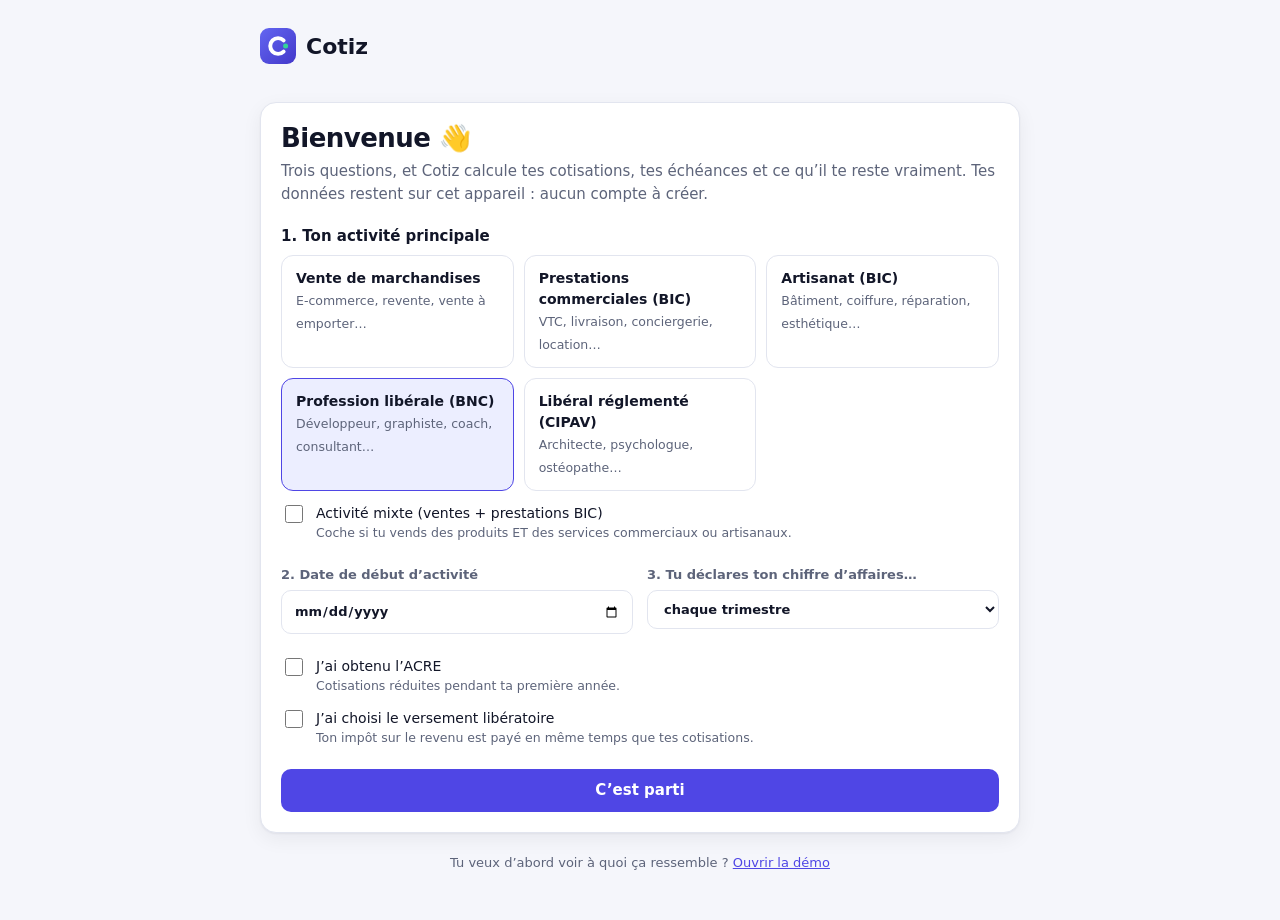
==== app/index.html @ c935851d "Cotiz : app PWA, page de vente et pages légales Co-Authored-By: Claude Opus 5.5 <noreply@anthropic.c" ====
<!doctype html>
<html lang="fr">
<head>
  <meta charset="utf-8">
  <meta name="viewport" content="width=device-width, initial-scale=1, viewport-fit=cover">
  <title>Cotiz — copilote micro-entrepreneur</title>
  <meta name="description" content="Calcule tes cotisations URSSAF, prépare ta déclaration et fais tes factures. Tes données restent sur ton appareil.">
  <meta name="theme-color" content="#4f46e5">
  <link rel="manifest" href="../manifest.webmanifest">
  <link rel="icon" href="../icons/icon.svg" type="image/svg+xml">
  <link rel="apple-touch-icon" href="../icons/icon-192.png">
  <link rel="stylesheet" href="app.css">
</head>
<body>
  <div class="shell">
    <aside class="sidebar" aria-label="Navigation">
      <a class="brand" href="#/dashboard">
        <img src="../icons/icon.svg" alt="" width="32" height="32">
        <span>Cotiz</span>
      </a>
      <nav id="nav-side"></nav>
      <div id="side-plan" class="side-plan"></div>
    </aside>
    <main id="view" tabindex="-1"></main>
  </div>
  <nav id="nav-bottom" class="bottomnav" aria-label="Navigation"></nav>
  <div id="modal-root"></div>
  <div id="toast" role="status" aria-live="polite"></div>
  <div id="print-area"></div>
  <noscript><p style="padding:24px">Cotiz a besoin de JavaScript pour fonctionner.</p></noscript>
  <script src="config.js"></script>
  <script src="rates.js"></script>
  <script src="app.js"></script>
</body>
</html>
---- app/app.css ----
:root {
  --bg: #f5f6fb;
  --surface: #ffffff;
  --surface-2: #f0f2f9;
  --text: #121628;
  --muted: #5d647a;
  --border: #e2e5ef;
  --brand: #4f46e5;
  --brand-2: #4338ca;
  --brand-ink: #ffffff;
  --brand-soft: #eceeff;
  --accent: #10b981;
  --accent-soft: #e3f8ef;
  --warn: #b45309;
  --warn-soft: #fff4e0;
  --danger: #e11d48;
  --danger-soft: #ffe8ee;
  --shadow: 0 1px 2px rgba(17, 24, 39, .05), 0 6px 20px rgba(17, 24, 39, .06);
  --radius: 16px;
  --radius-sm: 10px;
  color-scheme: light;
}

@media (prefers-color-scheme: dark) {
  :root {
    --bg: #0c0f1d;
    --surface: #151a2d;
    --surface-2: #1c2240;
    --text: #eef0f8;
    --muted: #9aa2bd;
    --border: #283052;
    --brand: #8b84ff;
    --brand-2: #a5a0ff;
    --brand-ink: #0c0f1d;
    --brand-soft: #22275a;
    --accent: #34d399;
    --accent-soft: #123a30;
    --warn: #fbbf24;
    --warn-soft: #3a2c0d;
    --danger: #fb7185;
    --danger-soft: #3d1522;
    --shadow: 0 1px 2px rgba(0, 0, 0, .3), 0 6px 20px rgba(0, 0, 0, .25);
    color-scheme: dark;
  }
}

* { box-sizing: border-box; }
html { -webkit-text-size-adjust: 100%; }
body {
  margin: 0;
  background: var(--bg);
  color: var(--text);
  font: 15px/1.5 system-ui, -apple-system, "Segoe UI", Roboto, "Helvetica Neue", Arial, sans-serif;
}
a { color: var(--brand); }
h1, h2, h3 { line-height: 1.2; margin: 0; }
h1 { font-size: 26px; letter-spacing: -.02em; }
h2 { font-size: 17px; }
h3 { font-size: 15px; }
p { margin: 0; }
svg.i { width: 20px; height: 20px; flex: none; fill: none; stroke: currentColor; stroke-width: 2; stroke-linecap: round; stroke-linejoin: round; }
.muted { color: var(--muted); }
.small { font-size: 13px; }
.num { font-variant-numeric: tabular-nums; white-space: nowrap; }
.hidden { display: none !important; }

/* ---------- Shell */
.shell { display: flex; min-height: 100vh; }
.sidebar {
  width: 232px; flex: none; position: sticky; top: 0; height: 100vh;
  padding: 20px 14px; border-right: 1px solid var(--border); background: var(--surface);
  display: flex; flex-direction: column; gap: 18px;
}
.brand { display: flex; align-items: center; gap: 10px; text-decoration: none; color: var(--text); font-weight: 800; font-size: 20px; letter-spacing: -.02em; padding: 0 8px; }
#nav-side { display: flex; flex-direction: column; gap: 2px; }
.navlink {
  display: flex; align-items: center; gap: 12px; padding: 10px 12px; border-radius: 10px;
  color: var(--muted); text-decoration: none; font-weight: 600;
}
.navlink:hover { background: var(--surface-2); color: var(--text); }
.navlink.active { background: var(--brand-soft); color: var(--brand); }
.navlink .pro-tag { margin-left: auto; }
.side-plan { margin-top: auto; }
main { flex: 1; min-width: 0; padding: 28px 32px 48px; outline: none; }
.page { max-width: 1040px; margin: 0 auto; display: flex; flex-direction: column; gap: 20px; }
.page-head { display: flex; align-items: flex-end; justify-content: space-between; gap: 12px; flex-wrap: wrap; }
.page-head p { margin-top: 4px; }
.bottomnav { display: none; }

@media (max-width: 860px) {
  .sidebar { display: none; }
  main { padding: 18px 16px calc(92px + env(safe-area-inset-bottom)); }
  h1 { font-size: 22px; }
  .bottomnav {
    display: flex; position: fixed; inset: auto 0 0 0; z-index: 20;
    background: var(--surface); border-top: 1px solid var(--border);
    padding: 6px 4px calc(6px + env(safe-area-inset-bottom));
  }
  .bottomnav a {
    flex: 1; display: flex; flex-direction: column; align-items: center; gap: 2px;
    font-size: 10.5px; font-weight: 600; color: var(--muted); text-decoration: none; padding: 4px 0; border-radius: 10px; min-width: 0;
  }
  .bottomnav a.active { color: var(--brand); }
  .bottomnav a span { white-space: nowrap; overflow: hidden; text-overflow: ellipsis; max-width: 100%; }
}

/* ---------- Cards & grid */
.card {
  background: var(--surface); border: 1px solid var(--border); border-radius: var(--radius);
  box-shadow: var(--shadow); padding: 20px;
}
.card-head { display: flex; align-items: center; justify-content: space-between; gap: 10px; margin-bottom: 14px; flex-wrap: wrap; }
.grid { display: grid; gap: 16px; }
.grid-2 { grid-template-columns: repeat(2, minmax(0, 1fr)); }
.grid-3 { grid-template-columns: repeat(3, minmax(0, 1fr)); }
.grid-4 { grid-template-columns: repeat(4, minmax(0, 1fr)); }
@media (max-width: 960px) { .grid-4 { grid-template-columns: repeat(2, minmax(0, 1fr)); } .grid-3 { grid-template-columns: 1fr; } }
@media (max-width: 680px) { .grid-2 { grid-template-columns: 1fr; } }

.kpi { padding: 16px 18px; }
.kpi .label { font-size: 13px; color: var(--muted); font-weight: 600; }
.kpi .value { font-size: 24px; font-weight: 800; letter-spacing: -.02em; margin-top: 4px; }
.kpi .sub { font-size: 12.5px; color: var(--muted); margin-top: 2px; }
@media (max-width: 480px) { .kpi .value { font-size: 19px; } }

.hero-card {
  background: linear-gradient(135deg, #4f46e5, #6d28d9);
  color: #fff; border: 0; position: relative; overflow: hidden;
}
.hero-card::after {
  content: ""; position: absolute; right: -60px; top: -60px; width: 220px; height: 220px;
  border-radius: 50%; background: rgba(255, 255, 255, .08);
}
.hero-card .muted { color: rgba(255, 255, 255, .78); }
.hero-card .big { font-size: 34px; font-weight: 800; letter-spacing: -.03em; margin: 6px 0 2px; }
.hero-card .row { display: flex; gap: 24px; flex-wrap: wrap; margin-top: 14px; position: relative; z-index: 1; }
.hero-card .row div { min-width: 120px; }
.hero-card .row strong { display: block; font-size: 18px; }
.hero-card .btn { background: #fff; color: #3730a3; }
.hero-card .btn:hover { background: #eef; }
.hero-card .countdown { display: inline-flex; align-items: center; gap: 6px; padding: 4px 10px; border-radius: 999px; background: rgba(255, 255, 255, .16); font-weight: 700; font-size: 13px; }
.hero-card .countdown.urgent { background: #fbbf24; color: #3b2300; }
.hero-actions { display: flex; gap: 10px; margin-top: 18px; flex-wrap: wrap; position: relative; z-index: 1; }

/* ---------- Buttons & forms */
.btn {
  display: inline-flex; align-items: center; justify-content: center; gap: 8px;
  border: 1px solid transparent; border-radius: 10px; padding: 9px 16px;
  font: inherit; font-weight: 700; cursor: pointer; text-decoration: none; white-space: nowrap;
  background: var(--brand); color: var(--brand-ink);
}
.btn:hover { background: var(--brand-2); }
.btn:disabled { opacity: .55; cursor: not-allowed; }
.btn.ghost { background: transparent; color: var(--text); border-color: var(--border); }
.btn.ghost:hover { background: var(--surface-2); }
.btn.soft { background: var(--brand-soft); color: var(--brand); }
.btn.soft:hover { filter: brightness(.97); }
.btn.danger { background: transparent; color: var(--danger); border-color: var(--danger-soft); }
.btn.danger:hover { background: var(--danger-soft); }
.btn.sm { padding: 6px 10px; font-size: 13px; border-radius: 8px; }
.btn.icon { padding: 7px; border-radius: 8px; }
.btn.block { width: 100%; }
.btn-row { display: flex; gap: 10px; flex-wrap: wrap; align-items: center; }

label.field { display: flex; flex-direction: column; gap: 6px; font-size: 13px; font-weight: 600; color: var(--muted); }
label.field > span.hint { font-weight: 500; font-size: 12px; }
input, select, textarea {
  font: inherit; color: var(--text); background: var(--surface);
  border: 1px solid var(--border); border-radius: 10px; padding: 10px 12px; width: 100%; min-width: 0;
}
textarea { resize: vertical; min-height: 72px; }
input:focus, select:focus, textarea:focus { outline: 2px solid var(--brand); outline-offset: 1px; border-color: transparent; }
.form-grid { display: grid; gap: 14px; grid-template-columns: repeat(2, minmax(0, 1fr)); }
.form-grid .full { grid-column: 1 / -1; }
@media (max-width: 600px) { .form-grid { grid-template-columns: 1fr; } }
.check { display: flex; gap: 10px; align-items: flex-start; font-size: 14px; color: var(--text); font-weight: 500; cursor: pointer; }
.check input { width: 18px; height: 18px; margin-top: 2px; accent-color: var(--brand); flex: none; }
.check small { display: block; color: var(--muted); font-size: 12.5px; }

.choices { display: grid; gap: 10px; grid-template-columns: repeat(auto-fill, minmax(220px, 1fr)); }
.choice { position: relative; display: block; cursor: pointer; }
.choice input { position: absolute; opacity: 0; inset: 0; }
.choice div { border: 1.5px solid var(--border); border-radius: 12px; padding: 12px 14px; height: 100%; background: var(--surface); }
.choice strong { display: block; font-size: 14px; }
.choice small { color: var(--muted); font-size: 12.5px; }
.choice input:checked + div { border-color: var(--brand); background: var(--brand-soft); }
.choice input:focus-visible + div { outline: 2px solid var(--brand); outline-offset: 2px; }

.seg { display: inline-flex; background: var(--surface-2); border-radius: 10px; padding: 3px; gap: 2px; }
.seg button { border: 0; background: transparent; font: inherit; font-weight: 600; font-size: 13px; color: var(--muted); padding: 6px 12px; border-radius: 8px; cursor: pointer; }
.seg button.on { background: var(--surface); color: var(--text); box-shadow: var(--shadow); }

/* ---------- Badges, progress */
.badge { display: inline-flex; align-items: center; gap: 4px; font-size: 11.5px; font-weight: 700; padding: 2px 8px; border-radius: 999px; background: var(--surface-2); color: var(--muted); white-space: nowrap; }
.badge.brand { background: var(--brand-soft); color: var(--brand); }
.badge.ok { background: var(--accent-soft); color: var(--accent); }
.badge.warn { background: var(--warn-soft); color: var(--warn); }
.badge.danger { background: var(--danger-soft); color: var(--danger); }
.pro-tag { font-size: 10px; font-weight: 800; letter-spacing: .04em; padding: 2px 6px; border-radius: 6px; background: linear-gradient(135deg, #f59e0b, #ec4899); color: #fff; }

.meter { margin-top: 14px; }
.meter:first-child { margin-top: 0; }
.meter-top { display: flex; justify-content: space-between; gap: 10px; font-size: 13.5px; margin-bottom: 6px; }
.meter-top strong { font-weight: 700; }
.bar { height: 10px; border-radius: 999px; background: var(--surface-2); overflow: hidden; }
.bar > i { display: block; height: 100%; border-radius: inherit; background: var(--accent); }
.bar > i.warn { background: #f59e0b; }
.bar > i.danger { background: var(--danger); }

.alert { display: flex; gap: 12px; align-items: flex-start; padding: 12px 14px; border-radius: 12px; background: var(--warn-soft); color: var(--text); font-size: 14px; }
.alert.info { background: var(--brand-soft); }
.alert.danger { background: var(--danger-soft); }
.alert svg { color: var(--warn); margin-top: 1px; }
.alert.info svg { color: var(--brand); }

/* ---------- Chart */
.chart { display: grid; grid-template-columns: repeat(12, 1fr); gap: 8px; align-items: end; height: 170px; padding-top: 10px; }
.chart .col { display: flex; flex-direction: column; align-items: center; gap: 6px; height: 100%; justify-content: flex-end; min-width: 0; }
.chart .colbar { width: 100%; max-width: 38px; border-radius: 8px 8px 4px 4px; background: var(--brand); opacity: .9; min-height: 3px; position: relative; }
.chart .colbar.future { background: var(--surface-2); opacity: 1; }
.chart .colbar.current { background: var(--accent); }
.chart .colbar:hover::after {
  content: attr(data-v); position: absolute; bottom: calc(100% + 6px); left: 50%; transform: translateX(-50%);
  background: var(--text); color: var(--bg); font-size: 12px; font-weight: 700; padding: 3px 8px; border-radius: 6px; white-space: nowrap; z-index: 2;
}
.chart .m { font-size: 11px; color: var(--muted); font-weight: 600; }

/* ---------- Lists / tables */
.toolbar { display: flex; gap: 10px; flex-wrap: wrap; align-items: center; }
.toolbar input[type="search"] { max-width: 260px; }
.toolbar select { width: auto; }
.list { display: flex; flex-direction: column; }
.row-item { display: grid; grid-template-columns: 96px minmax(0, 1fr) auto auto; gap: 14px; align-items: center; padding: 12px 4px; border-bottom: 1px solid var(--border); }
.row-item:last-child { border-bottom: 0; }
.row-item .who { min-width: 0; }
.row-item .who strong { display: block; overflow: hidden; text-overflow: ellipsis; white-space: nowrap; }
.row-item .who span { display: block; color: var(--muted); font-size: 13px; overflow: hidden; text-overflow: ellipsis; white-space: nowrap; }
.row-item .amount { font-weight: 800; text-align: right; }
.row-item .acts { display: flex; gap: 4px; }
.row-date { font-size: 13px; color: var(--muted); font-weight: 600; }
@media (max-width: 600px) {
  .row-item { grid-template-columns: minmax(0, 1fr) auto; gap: 4px 10px; }
  .row-date { grid-column: 1 / -1; }
  .row-item .acts { grid-column: 1 / -1; justify-content: flex-end; }
}
.empty { text-align: center; padding: 36px 16px; color: var(--muted); }
.empty svg { width: 40px; height: 40px; color: var(--brand); margin-bottom: 8px; }
.empty p + .btn { margin-top: 14px; }

table.tbl { width: 100%; border-collapse: collapse; font-size: 14px; }
.tbl th { text-align: left; font-size: 12px; color: var(--muted); font-weight: 700; text-transform: uppercase; letter-spacing: .04em; padding: 8px 6px; border-bottom: 1px solid var(--border); }
.tbl td { padding: 10px 6px; border-bottom: 1px solid var(--border); vertical-align: middle; }
.tbl tr:last-child td { border-bottom: 0; }
.tbl .r { text-align: right; }
.tbl-wrap { overflow-x: auto; }

.decl { border: 1px solid var(--border); border-radius: 14px; padding: 16px; display: flex; flex-direction: column; gap: 12px; background: var(--surface); }
.decl.due { border-color: var(--brand); box-shadow: 0 0 0 3px var(--brand-soft); }
.decl-head { display: flex; justify-content: space-between; align-items: center; gap: 10px; flex-wrap: wrap; }
.decl-line { display: flex; justify-content: space-between; align-items: center; gap: 10px; padding: 10px 12px; background: var(--surface-2); border-radius: 10px; }
.decl-line .lbl { font-size: 13.5px; min-width: 0; }
.decl-line .val { display: flex; align-items: center; gap: 8px; font-weight: 800; }
.decl-total { display: flex; justify-content: space-between; gap: 10px; font-size: 14px; flex-wrap: wrap; }

/* ---------- Invoice editor */
.lines { display: flex; flex-direction: column; gap: 8px; }
.line { display: grid; grid-template-columns: minmax(0, 1fr) 80px 120px 110px 36px; gap: 8px; align-items: center; }
.line .tot { text-align: right; font-weight: 700; }
.line-head { font-size: 12px; color: var(--muted); font-weight: 700; text-transform: uppercase; letter-spacing: .04em; }
@media (max-width: 640px) {
  .line { grid-template-columns: 1fr 1fr 36px; }
  .line .desc { grid-column: 1 / -1; }
  .line .tot { grid-column: 1 / 3; text-align: left; }
  .line-head { display: none; }
}
.totals { display: flex; justify-content: flex-end; }
.totals div { min-width: 240px; display: flex; justify-content: space-between; gap: 20px; font-size: 18px; font-weight: 800; padding-top: 10px; border-top: 2px solid var(--text); }

/* ---------- Pro lock / upsell */
.onboarding .sidebar, .onboarding .bottomnav { display: none; }
.onboarding main { padding-bottom: 48px; }
.locked { position: relative; min-height: 620px; }
.locked .blur { filter: blur(3px); opacity: .5; pointer-events: none; user-select: none; }
.lock-over { position: absolute; inset: 0; display: flex; justify-content: center; align-items: flex-start; padding: 24px 0; }
.lock-over > .card { width: min(460px, 100%); }
.upsell { text-align: center; max-width: 420px; margin: 0 auto; }
.upsell .ico { width: 52px; height: 52px; margin: 0 auto 10px; border-radius: 16px; display: grid; place-items: center; background: linear-gradient(135deg, #f59e0b, #ec4899); color: #fff; }
.upsell .ico svg { width: 26px; height: 26px; }
.upsell ul { text-align: left; padding: 0; margin: 14px 0; list-style: none; display: flex; flex-direction: column; gap: 8px; }
.upsell li { display: flex; gap: 10px; align-items: flex-start; font-size: 14px; }
.upsell li svg { color: var(--accent); width: 18px; height: 18px; margin-top: 2px; }
.price { font-size: 30px; font-weight: 800; letter-spacing: -.02em; }
.price small { font-size: 15px; color: var(--muted); font-weight: 600; }

.plan-card { border: 1px solid var(--border); border-radius: 12px; padding: 12px; font-size: 13px; background: var(--surface-2); }
.plan-card strong { display: block; font-size: 14px; }
.plan-card .btn { margin-top: 10px; }

.demo-banner {
  display: flex; align-items: center; justify-content: space-between; gap: 12px; flex-wrap: wrap;
  background: var(--accent-soft); border: 1px solid var(--accent); color: var(--text);
  padding: 10px 14px; border-radius: 12px; font-size: 14px;
}

/* ---------- Modal & toast */
.modal-back { position: fixed; inset: 0; background: rgba(10, 12, 24, .5); z-index: 50; display: grid; place-items: center; padding: 16px; animation: fade .15s ease; }
.modal { background: var(--surface); border-radius: 18px; width: min(560px, 100%); max-height: calc(100vh - 32px); overflow: auto; padding: 22px; box-shadow: 0 20px 60px rgba(0, 0, 0, .3); animation: pop .18s ease; }
.modal-head { display: flex; justify-content: space-between; align-items: center; margin-bottom: 16px; gap: 10px; }
.modal-foot { display: flex; justify-content: flex-end; gap: 10px; margin-top: 20px; flex-wrap: wrap; }
@keyframes fade { from { opacity: 0; } }
@keyframes pop { from { transform: translateY(8px) scale(.98); opacity: 0; } }
#toast {
  position: fixed; left: 50%; bottom: 24px; transform: translateX(-50%) translateY(20px); z-index: 60;
  background: var(--text); color: var(--bg); padding: 10px 18px; border-radius: 12px; font-weight: 600; font-size: 14px;
  opacity: 0; pointer-events: none; transition: .2s ease; max-width: calc(100vw - 32px); text-align: center;
}
#toast.on { opacity: 1; transform: translateX(-50%); }
@media (max-width: 860px) { #toast { bottom: calc(86px + env(safe-area-inset-bottom)); } }

/* ---------- Onboarding */
.onboard { max-width: 760px; margin: 0 auto; }
.onboard .logo { display: flex; align-items: center; gap: 10px; font-weight: 800; font-size: 22px; margin-bottom: 18px; }
.steps-note { display: flex; gap: 8px; flex-wrap: wrap; margin-top: 8px; }

/* ---------- Print (factures, livre des recettes) */
#print-area { display: none; }
@media print {
  body > *:not(#print-area) { display: none !important; }
  #print-area { display: block !important; }
  body { background: #fff; color: #111; }
  @page { size: A4; margin: 14mm; }
}
.doc { color: #111; font: 11pt/1.45 system-ui, "Segoe UI", Arial, sans-serif; background: #fff; }
.doc-top { display: flex; justify-content: space-between; gap: 24px; margin-bottom: 28px; }
.doc h1 { font-size: 22pt; letter-spacing: -.01em; color: #3730a3; }
.doc .meta { text-align: right; font-size: 10pt; }
.doc .parties { display: flex; justify-content: space-between; gap: 24px; margin-bottom: 24px; }
.doc .party { width: 48%; font-size: 10pt; white-space: pre-line; }
.doc .party b { display: block; font-size: 11pt; margin-bottom: 2px; }
.doc .party.client { border: 1px solid #ddd; border-radius: 8px; padding: 10px 12px; }
.doc table { width: 100%; border-collapse: collapse; font-size: 10pt; }
.doc th { background: #f1f2fb; text-align: left; padding: 8px; font-size: 9pt; text-transform: uppercase; letter-spacing: .04em; }
.doc td { padding: 8px; border-bottom: 1px solid #e5e5e5; vertical-align: top; }
.doc .r { text-align: right; }
.doc .tot { display: flex; justify-content: flex-end; margin-top: 12px; }
.doc .tot table { width: auto; min-width: 260px; }
.doc .tot td { border: 0; padding: 4px 8px; }
.doc .tot tr.grand td { font-size: 13pt; font-weight: 800; border-top: 2px solid #111; padding-top: 8px; }
.doc .mentions { margin-top: 28px; font-size: 8.5pt; color: #444; white-space: pre-line; }
.doc .sign { margin-top: 28px; display: flex; justify-content: flex-end; }
.doc .sign div { width: 260px; height: 90px; border: 1px dashed #aaa; border-radius: 8px; padding: 8px; font-size: 9pt; color: #555; }
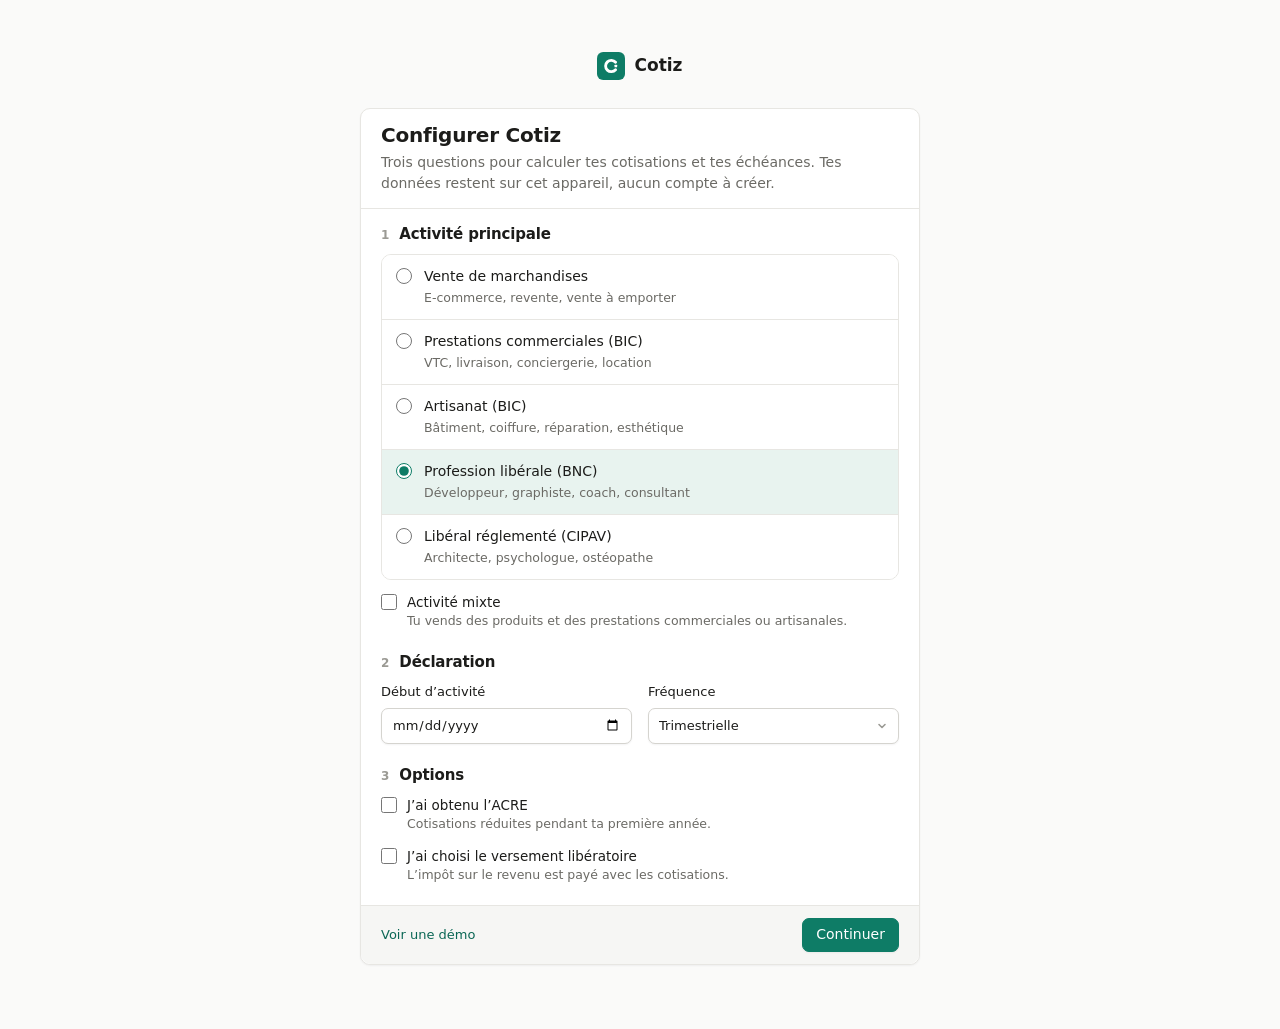
==== commit 92b0a864: "Refonte du style : interface sobre type app de gestion, police Inter, nouveau logo Co-Authored-By: C" ====
--- a/app/index.html
+++ b/app/index.html
@@ -3,27 +3,34 @@
 <head>
   <meta charset="utf-8">
   <meta name="viewport" content="width=device-width, initial-scale=1, viewport-fit=cover">
-  <title>Cotiz — copilote micro-entrepreneur</title>
+  <title>Cotiz</title>
   <meta name="description" content="Calcule tes cotisations URSSAF, prépare ta déclaration et fais tes factures. Tes données restent sur ton appareil.">
-  <meta name="theme-color" content="#4f46e5">
+  <meta name="theme-color" content="#fafaf9" media="(prefers-color-scheme: light)">
+  <meta name="theme-color" content="#121211" media="(prefers-color-scheme: dark)">
   <link rel="manifest" href="../manifest.webmanifest">
   <link rel="icon" href="../icons/icon.svg" type="image/svg+xml">
   <link rel="apple-touch-icon" href="../icons/icon-192.png">
+  <link rel="preload" href="../fonts/inter-latin.woff2" as="font" type="font/woff2" crossorigin>
   <link rel="stylesheet" href="app.css">
 </head>
 <body>
   <div class="shell">
     <aside class="sidebar" aria-label="Navigation">
-      <a class="brand" href="#/dashboard">
-        <img src="../icons/icon.svg" alt="" width="32" height="32">
-        <span>Cotiz</span>
-      </a>
+      <a class="brand" href="#/dashboard"><img src="../icons/icon.svg" width="26" height="26" alt=""><span>Cotiz</span></a>
+      <div id="side-org"></div>
       <nav id="nav-side"></nav>
       <div id="side-plan" class="side-plan"></div>
     </aside>
-    <main id="view" tabindex="-1"></main>
+    <div class="main-col">
+      <div id="demo-bar"></div>
+      <header class="mobile-bar">
+        <a class="brand" href="#/dashboard"><img src="../icons/icon.svg" width="24" height="24" alt=""><span>Cotiz</span></a>
+        <span id="mobile-plan"></span>
+      </header>
+      <main id="view" tabindex="-1"></main>
+    </div>
   </div>
-  <nav id="nav-bottom" class="bottomnav" aria-label="Navigation"></nav>
+  <nav id="nav-bottom" class="tabbar" aria-label="Navigation"></nav>
   <div id="modal-root"></div>
   <div id="toast" role="status" aria-live="polite"></div>
   <div id="print-area"></div>
--- a/app/app.css
+++ b/app/app.css
@@ -1,45 +1,70 @@
+@font-face {
+  font-family: "Inter";
+  src: url("../fonts/inter-latin.woff2") format("woff2");
+  font-weight: 100 900;
+  font-display: swap;
+  unicode-range: U+0000-00FF, U+0131, U+0152-0153, U+02BB-02BC, U+02C6, U+02DA, U+02DC, U+0304, U+0308, U+0329, U+2000-206F, U+20AC, U+2122, U+2191, U+2193, U+2212, U+2215, U+FEFF, U+FFFD;
+}
+@font-face {
+  font-family: "Inter";
+  src: url("../fonts/inter-latin-ext.woff2") format("woff2");
+  font-weight: 100 900;
+  font-display: swap;
+  unicode-range: U+0100-02BA, U+02BD-02C5, U+02C7-02CC, U+02CE-02D7, U+02DD-02FF, U+0304, U+0308, U+0329, U+1D00-1DBF, U+1E00-1E9F, U+1EF2-1EFF, U+2020, U+20A0-20AB, U+20AD-20C0, U+2113, U+2C60-2C7F, U+A720-A7FF;
+}
+
 :root {
-  --bg: #f5f6fb;
+  --bg: #fafaf9;
+  --sidebar: #f4f4f2;
   --surface: #ffffff;
-  --surface-2: #f0f2f9;
-  --text: #121628;
-  --muted: #5d647a;
-  --border: #e2e5ef;
-  --brand: #4f46e5;
-  --brand-2: #4338ca;
+  --surface-2: #f6f6f4;
+  --hover: #efefec;
+  --border: #e7e6e2;
+  --border-strong: #d5d4cf;
+  --text: #1c1c1a;
+  --muted: #6b6a65;
+  --faint: #9b9a94;
+  --brand: #0e7c66;
+  --brand-hover: #0b6755;
   --brand-ink: #ffffff;
-  --brand-soft: #eceeff;
-  --accent: #10b981;
-  --accent-soft: #e3f8ef;
-  --warn: #b45309;
-  --warn-soft: #fff4e0;
-  --danger: #e11d48;
-  --danger-soft: #ffe8ee;
-  --shadow: 0 1px 2px rgba(17, 24, 39, .05), 0 6px 20px rgba(17, 24, 39, .06);
-  --radius: 16px;
-  --radius-sm: 10px;
+  --brand-soft: #e8f3ef;
+  --brand-text: #0b6755;
+  --ok: #067647; --ok-soft: #ecfdf3;
+  --warn: #b54708; --warn-soft: #fffaeb;
+  --danger: #b42318; --danger-soft: #fef3f2;
+  --info-soft: #f2f4f7;
+  --radius: 10px;
+  --radius-sm: 7px;
+  --shadow-sm: 0 1px 2px rgba(16, 24, 40, .05);
+  --shadow-md: 0 4px 12px rgba(16, 24, 40, .08), 0 1px 3px rgba(16, 24, 40, .06);
+  --shadow-lg: 0 20px 48px rgba(16, 24, 40, .18);
   color-scheme: light;
 }
 
 @media (prefers-color-scheme: dark) {
   :root {
-    --bg: #0c0f1d;
-    --surface: #151a2d;
-    --surface-2: #1c2240;
-    --text: #eef0f8;
-    --muted: #9aa2bd;
-    --border: #283052;
-    --brand: #8b84ff;
-    --brand-2: #a5a0ff;
-    --brand-ink: #0c0f1d;
-    --brand-soft: #22275a;
-    --accent: #34d399;
-    --accent-soft: #123a30;
-    --warn: #fbbf24;
-    --warn-soft: #3a2c0d;
-    --danger: #fb7185;
-    --danger-soft: #3d1522;
-    --shadow: 0 1px 2px rgba(0, 0, 0, .3), 0 6px 20px rgba(0, 0, 0, .25);
+    --bg: #121211;
+    --sidebar: #171716;
+    --surface: #1b1b1a;
+    --surface-2: #222220;
+    --hover: #2a2a27;
+    --border: #2d2d2a;
+    --border-strong: #3a3a36;
+    --text: #ededea;
+    --muted: #a3a29c;
+    --faint: #75746e;
+    --brand: #34b394;
+    --brand-hover: #4cc4a6;
+    --brand-ink: #08201a;
+    --brand-soft: #16302a;
+    --brand-text: #5fd0b2;
+    --ok: #47cd89; --ok-soft: #0f2a1e;
+    --warn: #fdb022; --warn-soft: #2e2210;
+    --danger: #f97066; --danger-soft: #331512;
+    --info-soft: #232321;
+    --shadow-sm: 0 1px 2px rgba(0, 0, 0, .4);
+    --shadow-md: 0 4px 12px rgba(0, 0, 0, .4);
+    --shadow-lg: 0 20px 48px rgba(0, 0, 0, .55);
     color-scheme: dark;
   }
 }
@@ -50,302 +75,382 @@
   margin: 0;
   background: var(--bg);
   color: var(--text);
-  font: 15px/1.5 system-ui, -apple-system, "Segoe UI", Roboto, "Helvetica Neue", Arial, sans-serif;
-}
-a { color: var(--brand); }
-h1, h2, h3 { line-height: 1.2; margin: 0; }
-h1 { font-size: 26px; letter-spacing: -.02em; }
-h2 { font-size: 17px; }
-h3 { font-size: 15px; }
+  font: 14px/1.5 Inter, system-ui, -apple-system, "Segoe UI", Roboto, sans-serif;
+  font-feature-settings: "cv11", "ss01";
+  -webkit-font-smoothing: antialiased;
+}
+a { color: var(--brand-text); text-decoration: none; }
+a:hover { text-decoration: underline; }
+h1, h2, h3 { margin: 0; line-height: 1.25; font-weight: 600; letter-spacing: -.011em; }
+h1 { font-size: 20px; }
+h2 { font-size: 15px; }
+h3 { font-size: 14px; }
 p { margin: 0; }
-svg.i { width: 20px; height: 20px; flex: none; fill: none; stroke: currentColor; stroke-width: 2; stroke-linecap: round; stroke-linejoin: round; }
+svg.i { width: 18px; height: 18px; flex: none; fill: none; stroke: currentColor; stroke-width: 1.75; stroke-linecap: round; stroke-linejoin: round; }
+.num { font-variant-numeric: tabular-nums; white-space: nowrap; }
 .muted { color: var(--muted); }
-.small { font-size: 13px; }
-.num { font-variant-numeric: tabular-nums; white-space: nowrap; }
+.faint { color: var(--faint); }
+.sm { font-size: 13px; }
+.xs { font-size: 12px; }
+.r { text-align: right; }
+.nowrap { white-space: nowrap; }
 .hidden { display: none !important; }
 
-/* ---------- Shell */
+/* ---------- Coquille */
 .shell { display: flex; min-height: 100vh; }
 .sidebar {
-  width: 232px; flex: none; position: sticky; top: 0; height: 100vh;
-  padding: 20px 14px; border-right: 1px solid var(--border); background: var(--surface);
-  display: flex; flex-direction: column; gap: 18px;
-}
-.brand { display: flex; align-items: center; gap: 10px; text-decoration: none; color: var(--text); font-weight: 800; font-size: 20px; letter-spacing: -.02em; padding: 0 8px; }
-#nav-side { display: flex; flex-direction: column; gap: 2px; }
+  width: 240px; flex: none; position: sticky; top: 0; height: 100vh; overflow-y: auto;
+  background: var(--sidebar); border-right: 1px solid var(--border);
+  display: flex; flex-direction: column; padding: 14px 10px;
+}
+.brand { display: flex; align-items: center; gap: 9px; padding: 4px 8px; color: var(--text); font-weight: 650; font-size: 15px; }
+.brand:hover { text-decoration: none; }
+.side-org { margin: 14px 4px 10px; padding: 9px 10px; border: 1px solid var(--border); border-radius: 8px; background: var(--surface); }
+.side-org strong { display: block; font-size: 13px; font-weight: 600; overflow: hidden; text-overflow: ellipsis; white-space: nowrap; }
+.side-org span { display: block; font-size: 12px; color: var(--muted); }
+.nav-label { font-size: 11.5px; font-weight: 500; color: var(--faint); padding: 14px 10px 4px; }
 .navlink {
-  display: flex; align-items: center; gap: 12px; padding: 10px 12px; border-radius: 10px;
-  color: var(--muted); text-decoration: none; font-weight: 600;
-}
-.navlink:hover { background: var(--surface-2); color: var(--text); }
-.navlink.active { background: var(--brand-soft); color: var(--brand); }
-.navlink .pro-tag { margin-left: auto; }
-.side-plan { margin-top: auto; }
-main { flex: 1; min-width: 0; padding: 28px 32px 48px; outline: none; }
-.page { max-width: 1040px; margin: 0 auto; display: flex; flex-direction: column; gap: 20px; }
-.page-head { display: flex; align-items: flex-end; justify-content: space-between; gap: 12px; flex-wrap: wrap; }
-.page-head p { margin-top: 4px; }
-.bottomnav { display: none; }
-
-@media (max-width: 860px) {
+  display: flex; align-items: center; gap: 10px; height: 34px; padding: 0 10px; border-radius: 7px;
+  color: var(--muted); font-weight: 500; border: 1px solid transparent;
+}
+.navlink:hover { background: var(--hover); color: var(--text); text-decoration: none; }
+.navlink.active { background: var(--surface); color: var(--text); border-color: var(--border); box-shadow: var(--shadow-sm); }
+.navlink .pro { margin-left: auto; }
+.side-plan { margin-top: auto; padding: 12px 10px 4px; border-top: 1px solid var(--border); font-size: 12.5px; }
+.side-plan .row { display: flex; justify-content: space-between; color: var(--muted); margin-bottom: 6px; }
+.side-plan .row strong { color: var(--text); font-weight: 600; }
+.side-plan .btn { width: 100%; margin-top: 10px; }
+
+.main-col { flex: 1; min-width: 0; display: flex; flex-direction: column; }
+.mobile-bar { display: none; }
+main { flex: 1; outline: none; }
+.page { max-width: 1120px; margin: 0 auto; padding: 28px 32px 56px; display: flex; flex-direction: column; gap: 20px; }
+.page-header { display: flex; align-items: flex-end; justify-content: space-between; gap: 16px; flex-wrap: wrap; }
+.page-header .sub { color: var(--muted); margin-top: 3px; }
+.actions { display: flex; gap: 8px; flex-wrap: wrap; align-items: center; }
+.back { display: inline-flex; align-items: center; gap: 4px; color: var(--muted); font-size: 13px; margin-bottom: 6px; }
+
+.tabbar { display: none; }
+
+@media (max-width: 900px) {
   .sidebar { display: none; }
-  main { padding: 18px 16px calc(92px + env(safe-area-inset-bottom)); }
-  h1 { font-size: 22px; }
-  .bottomnav {
-    display: flex; position: fixed; inset: auto 0 0 0; z-index: 20;
-    background: var(--surface); border-top: 1px solid var(--border);
-    padding: 6px 4px calc(6px + env(safe-area-inset-bottom));
+  .mobile-bar {
+    display: flex; align-items: center; justify-content: space-between; gap: 12px; position: sticky; top: 0; z-index: 20;
+    height: 52px; padding: 0 16px; background: color-mix(in srgb, var(--bg) 92%, transparent); backdrop-filter: blur(8px);
+    border-bottom: 1px solid var(--border);
   }
-  .bottomnav a {
-    flex: 1; display: flex; flex-direction: column; align-items: center; gap: 2px;
-    font-size: 10.5px; font-weight: 600; color: var(--muted); text-decoration: none; padding: 4px 0; border-radius: 10px; min-width: 0;
+  .mobile-bar .brand { padding: 0; }
+  .page { padding: 18px 16px calc(84px + env(safe-area-inset-bottom)); gap: 16px; }
+  .tabbar {
+    display: flex; position: fixed; left: 0; right: 0; bottom: 0; z-index: 20;
+    background: var(--surface); border-top: 1px solid var(--border); padding: 6px 4px calc(6px + env(safe-area-inset-bottom));
   }
-  .bottomnav a.active { color: var(--brand); }
-  .bottomnav a span { white-space: nowrap; overflow: hidden; text-overflow: ellipsis; max-width: 100%; }
-}
-
-/* ---------- Cards & grid */
-.card {
-  background: var(--surface); border: 1px solid var(--border); border-radius: var(--radius);
-  box-shadow: var(--shadow); padding: 20px;
-}
-.card-head { display: flex; align-items: center; justify-content: space-between; gap: 10px; margin-bottom: 14px; flex-wrap: wrap; }
+  .tabbar a {
+    flex: 1; display: flex; flex-direction: column; align-items: center; gap: 3px; padding: 4px 0;
+    font-size: 11px; font-weight: 500; color: var(--faint); min-width: 0;
+  }
+  .tabbar a:hover { text-decoration: none; }
+  .tabbar a.active { color: var(--brand-text); }
+  .tabbar svg.i { width: 21px; height: 21px; }
+}
+
+/* ---------- Cartes */
+.card { background: var(--surface); border: 1px solid var(--border); border-radius: var(--radius); box-shadow: var(--shadow-sm); }
+.card-pad { padding: 18px 20px; }
+.card-head { display: flex; align-items: center; justify-content: space-between; gap: 10px; padding: 14px 20px; border-bottom: 1px solid var(--border); flex-wrap: wrap; }
+.card-head .hint { color: var(--muted); font-size: 13px; }
+.card-body { padding: 16px 20px 20px; }
 .grid { display: grid; gap: 16px; }
 .grid-2 { grid-template-columns: repeat(2, minmax(0, 1fr)); }
-.grid-3 { grid-template-columns: repeat(3, minmax(0, 1fr)); }
-.grid-4 { grid-template-columns: repeat(4, minmax(0, 1fr)); }
-@media (max-width: 960px) { .grid-4 { grid-template-columns: repeat(2, minmax(0, 1fr)); } .grid-3 { grid-template-columns: 1fr; } }
-@media (max-width: 680px) { .grid-2 { grid-template-columns: 1fr; } }
-
-.kpi { padding: 16px 18px; }
-.kpi .label { font-size: 13px; color: var(--muted); font-weight: 600; }
-.kpi .value { font-size: 24px; font-weight: 800; letter-spacing: -.02em; margin-top: 4px; }
-.kpi .sub { font-size: 12.5px; color: var(--muted); margin-top: 2px; }
-@media (max-width: 480px) { .kpi .value { font-size: 19px; } }
-
-.hero-card {
-  background: linear-gradient(135deg, #4f46e5, #6d28d9);
-  color: #fff; border: 0; position: relative; overflow: hidden;
-}
-.hero-card::after {
-  content: ""; position: absolute; right: -60px; top: -60px; width: 220px; height: 220px;
-  border-radius: 50%; background: rgba(255, 255, 255, .08);
-}
-.hero-card .muted { color: rgba(255, 255, 255, .78); }
-.hero-card .big { font-size: 34px; font-weight: 800; letter-spacing: -.03em; margin: 6px 0 2px; }
-.hero-card .row { display: flex; gap: 24px; flex-wrap: wrap; margin-top: 14px; position: relative; z-index: 1; }
-.hero-card .row div { min-width: 120px; }
-.hero-card .row strong { display: block; font-size: 18px; }
-.hero-card .btn { background: #fff; color: #3730a3; }
-.hero-card .btn:hover { background: #eef; }
-.hero-card .countdown { display: inline-flex; align-items: center; gap: 6px; padding: 4px 10px; border-radius: 999px; background: rgba(255, 255, 255, .16); font-weight: 700; font-size: 13px; }
-.hero-card .countdown.urgent { background: #fbbf24; color: #3b2300; }
-.hero-actions { display: flex; gap: 10px; margin-top: 18px; flex-wrap: wrap; position: relative; z-index: 1; }
-
-/* ---------- Buttons & forms */
+.grid-main { grid-template-columns: minmax(0, 1.6fr) minmax(0, 1fr); }
+@media (max-width: 980px) { .grid-2, .grid-main { grid-template-columns: minmax(0, 1fr); } }
+
+/* ---------- Échéance */
+.due-card { display: grid; grid-template-columns: auto minmax(0, 1fr) auto; gap: 20px; align-items: center; padding: 18px 20px; }
+.cal { width: 60px; border: 1px solid var(--border); border-radius: 9px; overflow: hidden; text-align: center; background: var(--surface); }
+.cal .m { display: block; background: var(--brand); color: var(--brand-ink); font-size: 11px; font-weight: 600; letter-spacing: .06em; text-transform: uppercase; padding: 3px 0; }
+.cal .d { display: block; font-size: 24px; font-weight: 650; padding: 5px 0 6px; letter-spacing: -.02em; }
+.due-title { display: flex; align-items: center; gap: 10px; flex-wrap: wrap; font-size: 15px; font-weight: 600; }
+.due-meta { color: var(--muted); margin-top: 4px; font-size: 13px; }
+.due-meta b { color: var(--text); font-weight: 600; }
+.due-right { text-align: right; }
+.due-label { font-size: 12px; color: var(--muted); }
+.due-amount { font-size: 26px; font-weight: 650; letter-spacing: -.02em; margin: 1px 0 8px; }
+@media (max-width: 640px) {
+  .due-card { grid-template-columns: auto minmax(0, 1fr); gap: 14px 16px; }
+  .due-right { grid-column: 1 / -1; text-align: left; display: flex; align-items: center; justify-content: space-between; gap: 12px; border-top: 1px solid var(--border); padding-top: 14px; flex-wrap: wrap; }
+  .due-amount { margin: 0; font-size: 22px; }
+}
+
+/* ---------- Statistiques */
+.stats { display: grid; grid-template-columns: repeat(4, minmax(0, 1fr)); }
+.stat { padding: 16px 20px; border-left: 1px solid var(--border); }
+.stat:first-child { border-left: 0; }
+.stat-label { font-size: 12.5px; color: var(--muted); font-weight: 500; }
+.stat-value { font-size: 22px; font-weight: 600; letter-spacing: -.02em; margin-top: 4px; }
+.stat-sub { font-size: 12.5px; color: var(--faint); margin-top: 2px; }
+@media (max-width: 900px) {
+  .stats { grid-template-columns: repeat(2, minmax(0, 1fr)); }
+  .stat:nth-child(3) { border-left: 0; }
+  .stat:nth-child(n+3) { border-top: 1px solid var(--border); }
+}
+@media (max-width: 420px) { .stat { padding: 14px 14px; } .stat-value { font-size: 18px; } }
+
+/* ---------- Graphique */
+.chart { display: grid; grid-template-columns: auto minmax(0, 1fr); gap: 8px; height: 220px; }
+.chart-y { display: flex; flex-direction: column; justify-content: space-between; font-size: 11px; color: var(--faint); text-align: right; padding-bottom: 20px; }
+.chart-plot { position: relative; display: flex; flex-direction: column; }
+.chart-grid { position: absolute; inset: 0 0 20px 0; display: flex; flex-direction: column; justify-content: space-between; pointer-events: none; }
+.chart-grid i { border-top: 1px dashed var(--border); }
+.chart-grid i:last-child { border-top-style: solid; border-color: var(--border-strong); }
+.chart-bars { position: relative; flex: 1; display: grid; grid-template-columns: repeat(12, minmax(0, 1fr)); gap: 6px; align-items: end; }
+.bar { height: 100%; display: flex; align-items: flex-end; justify-content: center; position: relative; }
+.bar i { width: min(100%, 26px); border-radius: 3px 3px 0 0; background: color-mix(in srgb, var(--brand) 55%, transparent); min-height: 2px; }
+.bar.cur i { background: var(--brand); }
+.bar.future i { background: var(--surface-2); }
+.bar:hover i { background: var(--brand); }
+.bar:hover::after {
+  content: attr(data-v); position: absolute; bottom: calc(100% + 4px); left: 50%; transform: translateX(-50%); white-space: nowrap;
+  background: var(--text); color: var(--bg); font-size: 11.5px; font-weight: 600; padding: 3px 7px; border-radius: 5px; z-index: 2;
+}
+.chart-x { display: grid; grid-template-columns: repeat(12, minmax(0, 1fr)); gap: 6px; height: 20px; align-items: end; font-size: 11px; color: var(--faint); text-align: center; }
+
+@media (max-width: 560px) { .chart-x span { font-size: 0; } .chart-x span::before { content: attr(data-s); font-size: 11px; } .chart-bars, .chart-x { gap: 4px; } }
+
+/* ---------- Seuils */
+.limit + .limit { margin-top: 18px; }
+.limit-head { display: flex; justify-content: space-between; gap: 10px; font-size: 13px; margin-bottom: 7px; }
+.limit-head span:first-child { font-weight: 500; }
+.progress { height: 6px; border-radius: 99px; background: var(--surface-2); overflow: hidden; box-shadow: inset 0 0 0 1px var(--border); }
+.progress i { display: block; height: 100%; border-radius: inherit; background: var(--brand); }
+.progress i.warn { background: #f79009; }
+.progress i.danger { background: var(--danger); }
+.limit-foot { font-size: 12.5px; color: var(--muted); margin-top: 6px; }
+
+/* ---------- Boutons */
 .btn {
-  display: inline-flex; align-items: center; justify-content: center; gap: 8px;
-  border: 1px solid transparent; border-radius: 10px; padding: 9px 16px;
-  font: inherit; font-weight: 700; cursor: pointer; text-decoration: none; white-space: nowrap;
-  background: var(--brand); color: var(--brand-ink);
-}
-.btn:hover { background: var(--brand-2); }
+  display: inline-flex; align-items: center; justify-content: center; gap: 7px; height: 34px; padding: 0 13px;
+  border-radius: var(--radius-sm); border: 1px solid var(--border-strong); background: var(--surface); color: var(--text);
+  font: inherit; font-weight: 500; cursor: pointer; white-space: nowrap; box-shadow: var(--shadow-sm);
+}
+.btn:hover { background: var(--surface-2); text-decoration: none; }
+.btn:focus-visible { outline: 2px solid var(--brand); outline-offset: 2px; }
 .btn:disabled { opacity: .55; cursor: not-allowed; }
-.btn.ghost { background: transparent; color: var(--text); border-color: var(--border); }
-.btn.ghost:hover { background: var(--surface-2); }
-.btn.soft { background: var(--brand-soft); color: var(--brand); }
-.btn.soft:hover { filter: brightness(.97); }
-.btn.danger { background: transparent; color: var(--danger); border-color: var(--danger-soft); }
+.btn.primary { background: var(--brand); border-color: var(--brand); color: var(--brand-ink); }
+.btn.primary:hover { background: var(--brand-hover); border-color: var(--brand-hover); }
+.btn.danger { color: var(--danger); }
 .btn.danger:hover { background: var(--danger-soft); }
-.btn.sm { padding: 6px 10px; font-size: 13px; border-radius: 8px; }
-.btn.icon { padding: 7px; border-radius: 8px; }
+.btn.ghost { border-color: transparent; box-shadow: none; background: transparent; color: var(--muted); }
+.btn.ghost:hover { background: var(--hover); color: var(--text); }
+.btn.sm { height: 30px; padding: 0 10px; font-size: 13px; }
+.btn.icon { width: 30px; height: 30px; padding: 0; }
 .btn.block { width: 100%; }
-.btn-row { display: flex; gap: 10px; flex-wrap: wrap; align-items: center; }
-
-label.field { display: flex; flex-direction: column; gap: 6px; font-size: 13px; font-weight: 600; color: var(--muted); }
-label.field > span.hint { font-weight: 500; font-size: 12px; }
+.link-btn { background: none; border: 0; padding: 0; font: inherit; color: var(--brand-text); cursor: pointer; font-weight: 500; }
+.link-btn:hover { text-decoration: underline; }
+
+/* ---------- Formulaires */
+.field { display: flex; flex-direction: column; gap: 6px; font-size: 13px; font-weight: 500; color: var(--text); }
+.field .hint { order: 2; font-weight: 400; color: var(--muted); font-size: 12.5px; }
 input, select, textarea {
-  font: inherit; color: var(--text); background: var(--surface);
-  border: 1px solid var(--border); border-radius: 10px; padding: 10px 12px; width: 100%; min-width: 0;
-}
-textarea { resize: vertical; min-height: 72px; }
-input:focus, select:focus, textarea:focus { outline: 2px solid var(--brand); outline-offset: 1px; border-color: transparent; }
-.form-grid { display: grid; gap: 14px; grid-template-columns: repeat(2, minmax(0, 1fr)); }
+  font: inherit; color: var(--text); background: var(--surface); width: 100%; min-width: 0;
+  border: 1px solid var(--border-strong); border-radius: var(--radius-sm); padding: 7px 10px; height: 36px; box-shadow: var(--shadow-sm);
+}
+textarea { height: auto; min-height: 72px; resize: vertical; line-height: 1.5; }
+select { appearance: none; background-image: url("data:image/svg+xml,%3Csvg xmlns='http://www.w3.org/2000/svg' width='12' height='12' fill='none' stroke='%239b9a94' stroke-width='1.6' stroke-linecap='round' stroke-linejoin='round'%3E%3Cpath d='M3 4.5 6 7.5l3-3'/%3E%3C/svg%3E"); background-repeat: no-repeat; background-position: right 10px center; padding-right: 30px; }
+input:focus, select:focus, textarea:focus { outline: none; border-color: var(--brand); box-shadow: 0 0 0 3px color-mix(in srgb, var(--brand) 18%, transparent); }
+input::placeholder, textarea::placeholder { color: var(--faint); }
+.form-grid { display: grid; gap: 14px 16px; grid-template-columns: repeat(2, minmax(0, 1fr)); }
 .form-grid .full { grid-column: 1 / -1; }
-@media (max-width: 600px) { .form-grid { grid-template-columns: 1fr; } }
-.check { display: flex; gap: 10px; align-items: flex-start; font-size: 14px; color: var(--text); font-weight: 500; cursor: pointer; }
-.check input { width: 18px; height: 18px; margin-top: 2px; accent-color: var(--brand); flex: none; }
+@media (max-width: 600px) { .form-grid { grid-template-columns: minmax(0, 1fr); } }
+.check { display: flex; gap: 10px; align-items: flex-start; cursor: pointer; font-size: 13.5px; }
+.check input { width: 16px; height: 16px; margin: 2px 0 0; padding: 0; accent-color: var(--brand); flex: none; box-shadow: none; }
 .check small { display: block; color: var(--muted); font-size: 12.5px; }
-
-.choices { display: grid; gap: 10px; grid-template-columns: repeat(auto-fill, minmax(220px, 1fr)); }
-.choice { position: relative; display: block; cursor: pointer; }
-.choice input { position: absolute; opacity: 0; inset: 0; }
-.choice div { border: 1.5px solid var(--border); border-radius: 12px; padding: 12px 14px; height: 100%; background: var(--surface); }
-.choice strong { display: block; font-size: 14px; }
-.choice small { color: var(--muted); font-size: 12.5px; }
-.choice input:checked + div { border-color: var(--brand); background: var(--brand-soft); }
-.choice input:focus-visible + div { outline: 2px solid var(--brand); outline-offset: 2px; }
-
-.seg { display: inline-flex; background: var(--surface-2); border-radius: 10px; padding: 3px; gap: 2px; }
-.seg button { border: 0; background: transparent; font: inherit; font-weight: 600; font-size: 13px; color: var(--muted); padding: 6px 12px; border-radius: 8px; cursor: pointer; }
-.seg button.on { background: var(--surface); color: var(--text); box-shadow: var(--shadow); }
-
-/* ---------- Badges, progress */
-.badge { display: inline-flex; align-items: center; gap: 4px; font-size: 11.5px; font-weight: 700; padding: 2px 8px; border-radius: 999px; background: var(--surface-2); color: var(--muted); white-space: nowrap; }
-.badge.brand { background: var(--brand-soft); color: var(--brand); }
-.badge.ok { background: var(--accent-soft); color: var(--accent); }
-.badge.warn { background: var(--warn-soft); color: var(--warn); }
-.badge.danger { background: var(--danger-soft); color: var(--danger); }
-.pro-tag { font-size: 10px; font-weight: 800; letter-spacing: .04em; padding: 2px 6px; border-radius: 6px; background: linear-gradient(135deg, #f59e0b, #ec4899); color: #fff; }
-
-.meter { margin-top: 14px; }
-.meter:first-child { margin-top: 0; }
-.meter-top { display: flex; justify-content: space-between; gap: 10px; font-size: 13.5px; margin-bottom: 6px; }
-.meter-top strong { font-weight: 700; }
-.bar { height: 10px; border-radius: 999px; background: var(--surface-2); overflow: hidden; }
-.bar > i { display: block; height: 100%; border-radius: inherit; background: var(--accent); }
-.bar > i.warn { background: #f59e0b; }
-.bar > i.danger { background: var(--danger); }
-
-.alert { display: flex; gap: 12px; align-items: flex-start; padding: 12px 14px; border-radius: 12px; background: var(--warn-soft); color: var(--text); font-size: 14px; }
-.alert.info { background: var(--brand-soft); }
-.alert.danger { background: var(--danger-soft); }
-.alert svg { color: var(--warn); margin-top: 1px; }
-.alert.info svg { color: var(--brand); }
-
-/* ---------- Chart */
-.chart { display: grid; grid-template-columns: repeat(12, 1fr); gap: 8px; align-items: end; height: 170px; padding-top: 10px; }
-.chart .col { display: flex; flex-direction: column; align-items: center; gap: 6px; height: 100%; justify-content: flex-end; min-width: 0; }
-.chart .colbar { width: 100%; max-width: 38px; border-radius: 8px 8px 4px 4px; background: var(--brand); opacity: .9; min-height: 3px; position: relative; }
-.chart .colbar.future { background: var(--surface-2); opacity: 1; }
-.chart .colbar.current { background: var(--accent); }
-.chart .colbar:hover::after {
-  content: attr(data-v); position: absolute; bottom: calc(100% + 6px); left: 50%; transform: translateX(-50%);
-  background: var(--text); color: var(--bg); font-size: 12px; font-weight: 700; padding: 3px 8px; border-radius: 6px; white-space: nowrap; z-index: 2;
-}
-.chart .m { font-size: 11px; color: var(--muted); font-weight: 600; }
-
-/* ---------- Lists / tables */
-.toolbar { display: flex; gap: 10px; flex-wrap: wrap; align-items: center; }
-.toolbar input[type="search"] { max-width: 260px; }
+.radio-list { display: flex; flex-direction: column; border: 1px solid var(--border); border-radius: var(--radius); overflow: hidden; }
+.radio-row { display: flex; gap: 12px; align-items: flex-start; padding: 11px 14px; cursor: pointer; border-top: 1px solid var(--border); background: var(--surface); }
+.radio-row:first-child { border-top: 0; }
+.radio-row:hover { background: var(--surface-2); }
+.radio-row:has(input:checked) { background: var(--brand-soft); }
+.radio-row input { width: 16px; height: 16px; margin: 2px 0 0; padding: 0; accent-color: var(--brand); flex: none; box-shadow: none; }
+.radio-row b { display: block; font-weight: 500; }
+.radio-row small { color: var(--muted); font-size: 12.5px; }
+
+/* ---------- Puces de statut */
+.chip { display: inline-flex; align-items: center; gap: 6px; height: 22px; padding: 0 8px; border-radius: 6px; font-size: 12px; font-weight: 500; background: var(--surface-2); color: var(--muted); border: 1px solid var(--border); white-space: nowrap; }
+.chip::before { content: ""; width: 6px; height: 6px; border-radius: 50%; background: currentColor; opacity: .8; }
+.chip.ok { background: var(--ok-soft); color: var(--ok); border-color: color-mix(in srgb, var(--ok) 20%, transparent); }
+.chip.warn { background: var(--warn-soft); color: var(--warn); border-color: color-mix(in srgb, var(--warn) 22%, transparent); }
+.chip.danger { background: var(--danger-soft); color: var(--danger); border-color: color-mix(in srgb, var(--danger) 22%, transparent); }
+.chip.brand { background: var(--brand-soft); color: var(--brand-text); border-color: color-mix(in srgb, var(--brand) 22%, transparent); }
+.chip.plain::before { display: none; }
+.pro { font-size: 10.5px; font-weight: 600; letter-spacing: .02em; padding: 1px 6px; border-radius: 5px; color: var(--brand-text); background: var(--brand-soft); border: 1px solid color-mix(in srgb, var(--brand) 25%, transparent); }
+
+/* ---------- Encadrés */
+.callout { display: flex; gap: 10px; align-items: flex-start; padding: 11px 14px; border-radius: var(--radius); background: var(--info-soft); border: 1px solid var(--border); font-size: 13.5px; }
+.callout svg { color: var(--muted); margin-top: 1px; }
+.callout.warn { background: var(--warn-soft); border-color: color-mix(in srgb, var(--warn) 20%, transparent); }
+.callout.warn svg { color: var(--warn); }
+.callout.danger { background: var(--danger-soft); border-color: color-mix(in srgb, var(--danger) 20%, transparent); }
+.callout.danger svg { color: var(--danger); }
+.callout .grow { flex: 1; }
+.demo-bar {
+  display: flex; align-items: center; justify-content: center; gap: 12px; flex-wrap: wrap; padding: 7px 16px; font-size: 13px;
+  background: var(--text); color: var(--bg);
+}
+.demo-bar a { color: inherit; font-weight: 600; text-decoration: underline; }
+
+/* ---------- Tableaux */
+.toolbar { display: flex; gap: 8px; flex-wrap: wrap; align-items: center; padding: 12px 16px; border-bottom: 1px solid var(--border); }
+.toolbar .search { position: relative; flex: 1; min-width: 180px; max-width: 320px; }
+.toolbar .search svg { position: absolute; left: 10px; top: 9px; color: var(--faint); width: 16px; height: 16px; }
+.toolbar .search input { padding-left: 32px; }
 .toolbar select { width: auto; }
-.list { display: flex; flex-direction: column; }
-.row-item { display: grid; grid-template-columns: 96px minmax(0, 1fr) auto auto; gap: 14px; align-items: center; padding: 12px 4px; border-bottom: 1px solid var(--border); }
-.row-item:last-child { border-bottom: 0; }
-.row-item .who { min-width: 0; }
-.row-item .who strong { display: block; overflow: hidden; text-overflow: ellipsis; white-space: nowrap; }
-.row-item .who span { display: block; color: var(--muted); font-size: 13px; overflow: hidden; text-overflow: ellipsis; white-space: nowrap; }
-.row-item .amount { font-weight: 800; text-align: right; }
-.row-item .acts { display: flex; gap: 4px; }
-.row-date { font-size: 13px; color: var(--muted); font-weight: 600; }
-@media (max-width: 600px) {
-  .row-item { grid-template-columns: minmax(0, 1fr) auto; gap: 4px 10px; }
-  .row-date { grid-column: 1 / -1; }
-  .row-item .acts { grid-column: 1 / -1; justify-content: flex-end; }
-}
-.empty { text-align: center; padding: 36px 16px; color: var(--muted); }
-.empty svg { width: 40px; height: 40px; color: var(--brand); margin-bottom: 8px; }
-.empty p + .btn { margin-top: 14px; }
-
-table.tbl { width: 100%; border-collapse: collapse; font-size: 14px; }
-.tbl th { text-align: left; font-size: 12px; color: var(--muted); font-weight: 700; text-transform: uppercase; letter-spacing: .04em; padding: 8px 6px; border-bottom: 1px solid var(--border); }
-.tbl td { padding: 10px 6px; border-bottom: 1px solid var(--border); vertical-align: middle; }
-.tbl tr:last-child td { border-bottom: 0; }
-.tbl .r { text-align: right; }
-.tbl-wrap { overflow-x: auto; }
-
-.decl { border: 1px solid var(--border); border-radius: 14px; padding: 16px; display: flex; flex-direction: column; gap: 12px; background: var(--surface); }
-.decl.due { border-color: var(--brand); box-shadow: 0 0 0 3px var(--brand-soft); }
-.decl-head { display: flex; justify-content: space-between; align-items: center; gap: 10px; flex-wrap: wrap; }
-.decl-line { display: flex; justify-content: space-between; align-items: center; gap: 10px; padding: 10px 12px; background: var(--surface-2); border-radius: 10px; }
-.decl-line .lbl { font-size: 13.5px; min-width: 0; }
-.decl-line .val { display: flex; align-items: center; gap: 8px; font-weight: 800; }
-.decl-total { display: flex; justify-content: space-between; gap: 10px; font-size: 14px; flex-wrap: wrap; }
-
-/* ---------- Invoice editor */
+.toolbar .spacer { flex: 1; }
+.table-wrap { overflow-x: auto; }
+table.table { width: 100%; border-collapse: collapse; }
+.table th { text-align: left; font-size: 12px; font-weight: 500; color: var(--muted); background: var(--surface-2); padding: 8px 16px; border-bottom: 1px solid var(--border); white-space: nowrap; }
+.table td { padding: 11px 16px; border-bottom: 1px solid var(--border); vertical-align: middle; }
+.table tbody tr:last-child td { border-bottom: 0; }
+.table tbody tr:hover td { background: var(--surface-2); }
+.table .r { text-align: right; }
+.table .amount { font-weight: 600; }
+.table .cell-main { font-weight: 500; }
+.table .cell-sub { color: var(--muted); font-size: 12.5px; }
+.table .row-actions { display: flex; justify-content: flex-end; gap: 2px; opacity: 0; }
+.table tr:hover .row-actions, .table .row-actions:focus-within { opacity: 1; }
+.table tfoot td { font-weight: 600; background: var(--surface-2); border-top: 1px solid var(--border); border-bottom: 0; }
+.table a.rowlink { color: inherit; }
+.show-sm { display: none; }
+@media (max-width: 700px) {
+  .hide-sm { display: none; }
+  .show-sm { display: block; }
+  .table td, .table th { padding-left: 12px; padding-right: 12px; }
+  .table .row-actions { opacity: 1; }
+}
+.empty { text-align: center; padding: 40px 20px; color: var(--muted); }
+.empty .empty-icon { width: 40px; height: 40px; margin: 0 auto 12px; border-radius: 10px; display: grid; place-items: center; background: var(--surface-2); border: 1px solid var(--border); color: var(--muted); }
+.empty strong { display: block; color: var(--text); font-weight: 600; margin-bottom: 4px; }
+.empty .btn { margin-top: 14px; }
+
+.tabs { display: flex; gap: 18px; padding: 0 20px; border-bottom: 1px solid var(--border); }
+.tabs button { background: none; border: 0; font: inherit; font-weight: 500; color: var(--muted); padding: 12px 0 10px; cursor: pointer; border-bottom: 2px solid transparent; margin-bottom: -1px; display: inline-flex; gap: 6px; align-items: center; }
+.tabs button:hover { color: var(--text); }
+.tabs button.on { color: var(--text); border-bottom-color: var(--text); }
+.tabs .count { font-size: 11.5px; color: var(--faint); background: var(--surface-2); border-radius: 5px; padding: 0 5px; }
+
+/* ---------- Déclarations */
+.period { display: flex; flex-direction: column; }
+.period.due { border-color: var(--brand); box-shadow: 0 0 0 1px var(--brand); }
+.period-head { display: flex; justify-content: space-between; align-items: flex-start; gap: 10px; padding: 14px 18px 12px; }
+.period-head p { color: var(--muted); font-size: 12.5px; margin-top: 2px; }
+.period-lines { margin: 0; padding: 0 18px; display: flex; flex-direction: column; gap: 6px; }
+.period-lines .line { display: flex; justify-content: space-between; align-items: center; gap: 10px; padding: 7px 8px 7px 12px; border: 1px solid var(--border); border-radius: 8px; background: var(--surface-2); }
+.period-lines dt { font-size: 13px; color: var(--muted); }
+.period-lines dd { margin: 0; display: flex; align-items: center; gap: 6px; font-weight: 600; }
+.period-foot { display: flex; justify-content: space-between; align-items: center; gap: 10px; padding: 12px 18px; margin-top: 12px; border-top: 1px solid var(--border); flex-wrap: wrap; }
+.period-foot .total { display: flex; flex-direction: column; }
+.period-foot .total span { font-size: 12px; color: var(--muted); }
+.period-foot .total strong { font-size: 16px; font-weight: 600; }
+
+/* ---------- Résumés (simulateur, factures) */
+.summary { margin: 0; display: flex; flex-direction: column; }
+.summary > div { display: flex; justify-content: space-between; gap: 12px; padding: 9px 0; border-bottom: 1px dashed var(--border); font-size: 13.5px; }
+.summary > div:last-child { border-bottom: 0; }
+.summary dt { color: var(--muted); }
+.summary dd { margin: 0; font-weight: 500; }
+.summary .strong dt { color: var(--text); font-weight: 600; }
+.summary .strong dd { font-weight: 650; font-size: 16px; }
+
+/* ---------- Éditeur de facture */
+.editor { display: grid; grid-template-columns: minmax(0, 1fr) 440px; gap: 20px; align-items: start; }
+.editor-preview { position: sticky; top: 20px; }
+.preview-box { position: relative; overflow: hidden; background: var(--surface-2); border-radius: 0 0 var(--radius) var(--radius); padding: 16px; }
+.preview-page { width: 794px; min-height: 1123px; padding: 56px 60px; background: #fff; transform-origin: top left; box-shadow: 0 2px 10px rgba(0, 0, 0, .12); }
+@media (max-width: 1180px) { .editor { grid-template-columns: minmax(0, 1fr); } .editor-preview { position: static; } }
 .lines { display: flex; flex-direction: column; gap: 8px; }
-.line { display: grid; grid-template-columns: minmax(0, 1fr) 80px 120px 110px 36px; gap: 8px; align-items: center; }
-.line .tot { text-align: right; font-weight: 700; }
-.line-head { font-size: 12px; color: var(--muted); font-weight: 700; text-transform: uppercase; letter-spacing: .04em; }
+.line-row { display: grid; grid-template-columns: minmax(0, 1fr) 72px 110px 100px 30px; gap: 8px; align-items: center; }
+.line-row .tot { text-align: right; font-weight: 500; }
+.line-head { font-size: 12px; color: var(--muted); font-weight: 500; }
 @media (max-width: 640px) {
-  .line { grid-template-columns: 1fr 1fr 36px; }
-  .line .desc { grid-column: 1 / -1; }
-  .line .tot { grid-column: 1 / 3; text-align: left; }
+  .line-row { grid-template-columns: 1fr 1fr 30px; }
+  .line-row .desc { grid-column: 1 / -1; }
+  .line-row .tot { grid-column: 1 / 3; text-align: left; }
   .line-head { display: none; }
 }
-.totals { display: flex; justify-content: flex-end; }
-.totals div { min-width: 240px; display: flex; justify-content: space-between; gap: 20px; font-size: 18px; font-weight: 800; padding-top: 10px; border-top: 2px solid var(--text); }
-
-/* ---------- Pro lock / upsell */
-.onboarding .sidebar, .onboarding .bottomnav { display: none; }
-.onboarding main { padding-bottom: 48px; }
-.locked { position: relative; min-height: 620px; }
-.locked .blur { filter: blur(3px); opacity: .5; pointer-events: none; user-select: none; }
-.lock-over { position: absolute; inset: 0; display: flex; justify-content: center; align-items: flex-start; padding: 24px 0; }
-.lock-over > .card { width: min(460px, 100%); }
-.upsell { text-align: center; max-width: 420px; margin: 0 auto; }
-.upsell .ico { width: 52px; height: 52px; margin: 0 auto 10px; border-radius: 16px; display: grid; place-items: center; background: linear-gradient(135deg, #f59e0b, #ec4899); color: #fff; }
-.upsell .ico svg { width: 26px; height: 26px; }
-.upsell ul { text-align: left; padding: 0; margin: 14px 0; list-style: none; display: flex; flex-direction: column; gap: 8px; }
-.upsell li { display: flex; gap: 10px; align-items: flex-start; font-size: 14px; }
-.upsell li svg { color: var(--accent); width: 18px; height: 18px; margin-top: 2px; }
-.price { font-size: 30px; font-weight: 800; letter-spacing: -.02em; }
-.price small { font-size: 15px; color: var(--muted); font-weight: 600; }
-
-.plan-card { border: 1px solid var(--border); border-radius: 12px; padding: 12px; font-size: 13px; background: var(--surface-2); }
-.plan-card strong { display: block; font-size: 14px; }
-.plan-card .btn { margin-top: 10px; }
-
-.demo-banner {
-  display: flex; align-items: center; justify-content: space-between; gap: 12px; flex-wrap: wrap;
-  background: var(--accent-soft); border: 1px solid var(--accent); color: var(--text);
-  padding: 10px 14px; border-radius: 12px; font-size: 14px;
-}
-
-/* ---------- Modal & toast */
-.modal-back { position: fixed; inset: 0; background: rgba(10, 12, 24, .5); z-index: 50; display: grid; place-items: center; padding: 16px; animation: fade .15s ease; }
-.modal { background: var(--surface); border-radius: 18px; width: min(560px, 100%); max-height: calc(100vh - 32px); overflow: auto; padding: 22px; box-shadow: 0 20px 60px rgba(0, 0, 0, .3); animation: pop .18s ease; }
-.modal-head { display: flex; justify-content: space-between; align-items: center; margin-bottom: 16px; gap: 10px; }
-.modal-foot { display: flex; justify-content: flex-end; gap: 10px; margin-top: 20px; flex-wrap: wrap; }
+.total-row { display: flex; justify-content: flex-end; gap: 32px; padding-top: 14px; margin-top: 14px; border-top: 1px solid var(--border); font-size: 15px; font-weight: 600; }
+
+/* ---------- Réglages */
+.settings { display: grid; grid-template-columns: 260px minmax(0, 1fr); gap: 24px; padding: 24px 0; border-top: 1px solid var(--border); }
+.settings:first-of-type { border-top: 0; padding-top: 4px; }
+.settings-intro h2 { font-size: 14px; }
+.settings-intro p { color: var(--muted); font-size: 13px; margin-top: 4px; }
+.form-foot { display: flex; justify-content: flex-end; gap: 8px; padding: 12px 20px; border-top: 1px solid var(--border); background: var(--surface-2); border-radius: 0 0 var(--radius) var(--radius); }
+.stack { display: flex; flex-direction: column; gap: 12px; }
+@media (max-width: 900px) { .settings { grid-template-columns: minmax(0, 1fr); gap: 12px; } }
+
+/* ---------- Pro */
+.locked { border: 1px dashed var(--border-strong); border-radius: var(--radius); padding: 40px 20px; background: var(--surface); }
+.upsell { max-width: 400px; margin: 0 auto; }
+.upsell-head { text-align: center; }
+.upsell-head h2 { font-size: 17px; margin-top: 10px; }
+.upsell-head p { color: var(--muted); margin-top: 4px; }
+.checklist { list-style: none; padding: 0; margin: 18px 0; display: flex; flex-direction: column; gap: 9px; }
+.checklist li { display: flex; gap: 10px; align-items: flex-start; font-size: 13.5px; }
+.checklist svg { color: var(--brand); width: 16px; height: 16px; margin-top: 2px; }
+.upsell-price { display: flex; align-items: baseline; justify-content: center; gap: 6px; padding: 12px 0 4px; border-top: 1px solid var(--border); }
+.upsell-price .num { font-size: 24px; font-weight: 650; letter-spacing: -.02em; }
+.upsell-price span:last-child { color: var(--muted); }
+.upsell .fine { text-align: center; color: var(--faint); font-size: 12.5px; }
+.upsell .actions { justify-content: center; margin-top: 16px; }
+
+/* ---------- Fenêtres et notifications */
+.modal-back { position: fixed; inset: 0; z-index: 50; background: rgba(16, 16, 14, .45); display: grid; place-items: center; padding: 16px; animation: fade .12s ease-out; }
+.modal { width: min(520px, 100%); max-height: calc(100vh - 32px); overflow: auto; background: var(--surface); border-radius: 12px; box-shadow: var(--shadow-lg); border: 1px solid var(--border); animation: rise .14s ease-out; }
+.modal-head { display: flex; align-items: center; justify-content: space-between; gap: 10px; padding: 14px 18px; border-bottom: 1px solid var(--border); }
+.modal-body { padding: 18px; }
+.modal-foot { display: flex; justify-content: flex-end; gap: 8px; padding: 12px 18px; border-top: 1px solid var(--border); background: var(--surface-2); }
 @keyframes fade { from { opacity: 0; } }
-@keyframes pop { from { transform: translateY(8px) scale(.98); opacity: 0; } }
+@keyframes rise { from { opacity: 0; transform: translateY(6px); } }
 #toast {
-  position: fixed; left: 50%; bottom: 24px; transform: translateX(-50%) translateY(20px); z-index: 60;
-  background: var(--text); color: var(--bg); padding: 10px 18px; border-radius: 12px; font-weight: 600; font-size: 14px;
-  opacity: 0; pointer-events: none; transition: .2s ease; max-width: calc(100vw - 32px); text-align: center;
-}
-#toast.on { opacity: 1; transform: translateX(-50%); }
-@media (max-width: 860px) { #toast { bottom: calc(86px + env(safe-area-inset-bottom)); } }
-
-/* ---------- Onboarding */
-.onboard { max-width: 760px; margin: 0 auto; }
-.onboard .logo { display: flex; align-items: center; gap: 10px; font-weight: 800; font-size: 22px; margin-bottom: 18px; }
-.steps-note { display: flex; gap: 8px; flex-wrap: wrap; margin-top: 8px; }
-
-/* ---------- Print (factures, livre des recettes) */
+  position: fixed; right: 20px; bottom: 20px; z-index: 60; max-width: min(380px, calc(100vw - 32px));
+  background: var(--text); color: var(--bg); padding: 10px 14px; border-radius: 9px; font-size: 13.5px; font-weight: 500;
+  box-shadow: var(--shadow-md); opacity: 0; transform: translateY(8px); transition: .16s ease-out; pointer-events: none;
+}
+#toast.on { opacity: 1; transform: none; }
+@media (max-width: 900px) { #toast { left: 16px; right: 16px; bottom: calc(76px + env(safe-area-inset-bottom)); max-width: none; } }
+
+/* ---------- Bienvenue */
+.onboarding .sidebar, .onboarding .tabbar, .onboarding .mobile-bar { display: none; }
+.onboard { max-width: 600px; margin: 0 auto; padding: 48px 20px 64px; }
+.onboard .brand { justify-content: center; margin-bottom: 24px; font-size: 17px; }
+.onboard-card .card-body { display: flex; flex-direction: column; gap: 22px; }
+.step-title { display: flex; gap: 10px; align-items: baseline; margin-bottom: 10px; }
+.step-title .n { font-size: 12px; color: var(--faint); font-weight: 600; }
+
+/* ---------- Documents imprimables (factures, livre des recettes) */
 #print-area { display: none; }
 @media print {
   body > *:not(#print-area) { display: none !important; }
   #print-area { display: block !important; }
-  body { background: #fff; color: #111; }
+  body { background: #fff; }
   @page { size: A4; margin: 14mm; }
 }
-.doc { color: #111; font: 11pt/1.45 system-ui, "Segoe UI", Arial, sans-serif; background: #fff; }
-.doc-top { display: flex; justify-content: space-between; gap: 24px; margin-bottom: 28px; }
-.doc h1 { font-size: 22pt; letter-spacing: -.01em; color: #3730a3; }
-.doc .meta { text-align: right; font-size: 10pt; }
-.doc .parties { display: flex; justify-content: space-between; gap: 24px; margin-bottom: 24px; }
-.doc .party { width: 48%; font-size: 10pt; white-space: pre-line; }
-.doc .party b { display: block; font-size: 11pt; margin-bottom: 2px; }
-.doc .party.client { border: 1px solid #ddd; border-radius: 8px; padding: 10px 12px; }
-.doc table { width: 100%; border-collapse: collapse; font-size: 10pt; }
-.doc th { background: #f1f2fb; text-align: left; padding: 8px; font-size: 9pt; text-transform: uppercase; letter-spacing: .04em; }
-.doc td { padding: 8px; border-bottom: 1px solid #e5e5e5; vertical-align: top; }
+.doc { color: #1c1c1a; font: 10pt/1.5 Inter, system-ui, "Segoe UI", Arial, sans-serif; background: #fff; }
+.doc-top { display: flex; justify-content: space-between; gap: 24px; margin-bottom: 32px; }
+.doc h1 { font-size: 20pt; font-weight: 650; letter-spacing: -.01em; color: #1c1c1a; }
+.doc .doc-no { margin-top: 4px; color: #6b6a65; }
+.doc .meta { text-align: right; font-size: 9.5pt; color: #444; }
+.doc .parties { display: flex; justify-content: space-between; gap: 24px; margin-bottom: 26px; }
+.doc .party { width: 48%; font-size: 9.5pt; white-space: pre-line; color: #333; }
+.doc .party .lbl { display: block; font-size: 8pt; text-transform: uppercase; letter-spacing: .06em; color: #8a8984; margin-bottom: 4px; }
+.doc .party b { display: block; font-size: 10.5pt; color: #1c1c1a; margin-bottom: 2px; }
+.doc table { width: 100%; border-collapse: collapse; font-size: 9.5pt; }
+.doc th { text-align: left; padding: 7px 8px; font-size: 8pt; font-weight: 600; text-transform: uppercase; letter-spacing: .05em; color: #6b6a65; border-bottom: 1.5px solid #1c1c1a; }
+.doc td { padding: 8px; border-bottom: 1px solid #e7e6e2; vertical-align: top; }
 .doc .r { text-align: right; }
 .doc .tot { display: flex; justify-content: flex-end; margin-top: 12px; }
-.doc .tot table { width: auto; min-width: 260px; }
-.doc .tot td { border: 0; padding: 4px 8px; }
-.doc .tot tr.grand td { font-size: 13pt; font-weight: 800; border-top: 2px solid #111; padding-top: 8px; }
-.doc .mentions { margin-top: 28px; font-size: 8.5pt; color: #444; white-space: pre-line; }
-.doc .sign { margin-top: 28px; display: flex; justify-content: flex-end; }
-.doc .sign div { width: 260px; height: 90px; border: 1px dashed #aaa; border-radius: 8px; padding: 8px; font-size: 9pt; color: #555; }
+.doc .tot table { width: auto; min-width: 250px; }
+.doc .tot td { border: 0; padding: 3px 8px; }
+.doc .tot tr.grand td { font-size: 12pt; font-weight: 650; border-top: 1.5px solid #1c1c1a; padding-top: 8px; }
+.doc .mentions { margin-top: 30px; padding-top: 12px; border-top: 1px solid #e7e6e2; font-size: 8pt; color: #6b6a65; white-space: pre-line; }
+.doc .sign { margin-top: 26px; display: flex; justify-content: flex-end; }
+.doc .sign div { width: 250px; height: 90px; border: 1px solid #d5d4cf; border-radius: 6px; padding: 8px; font-size: 8.5pt; color: #6b6a65; }
